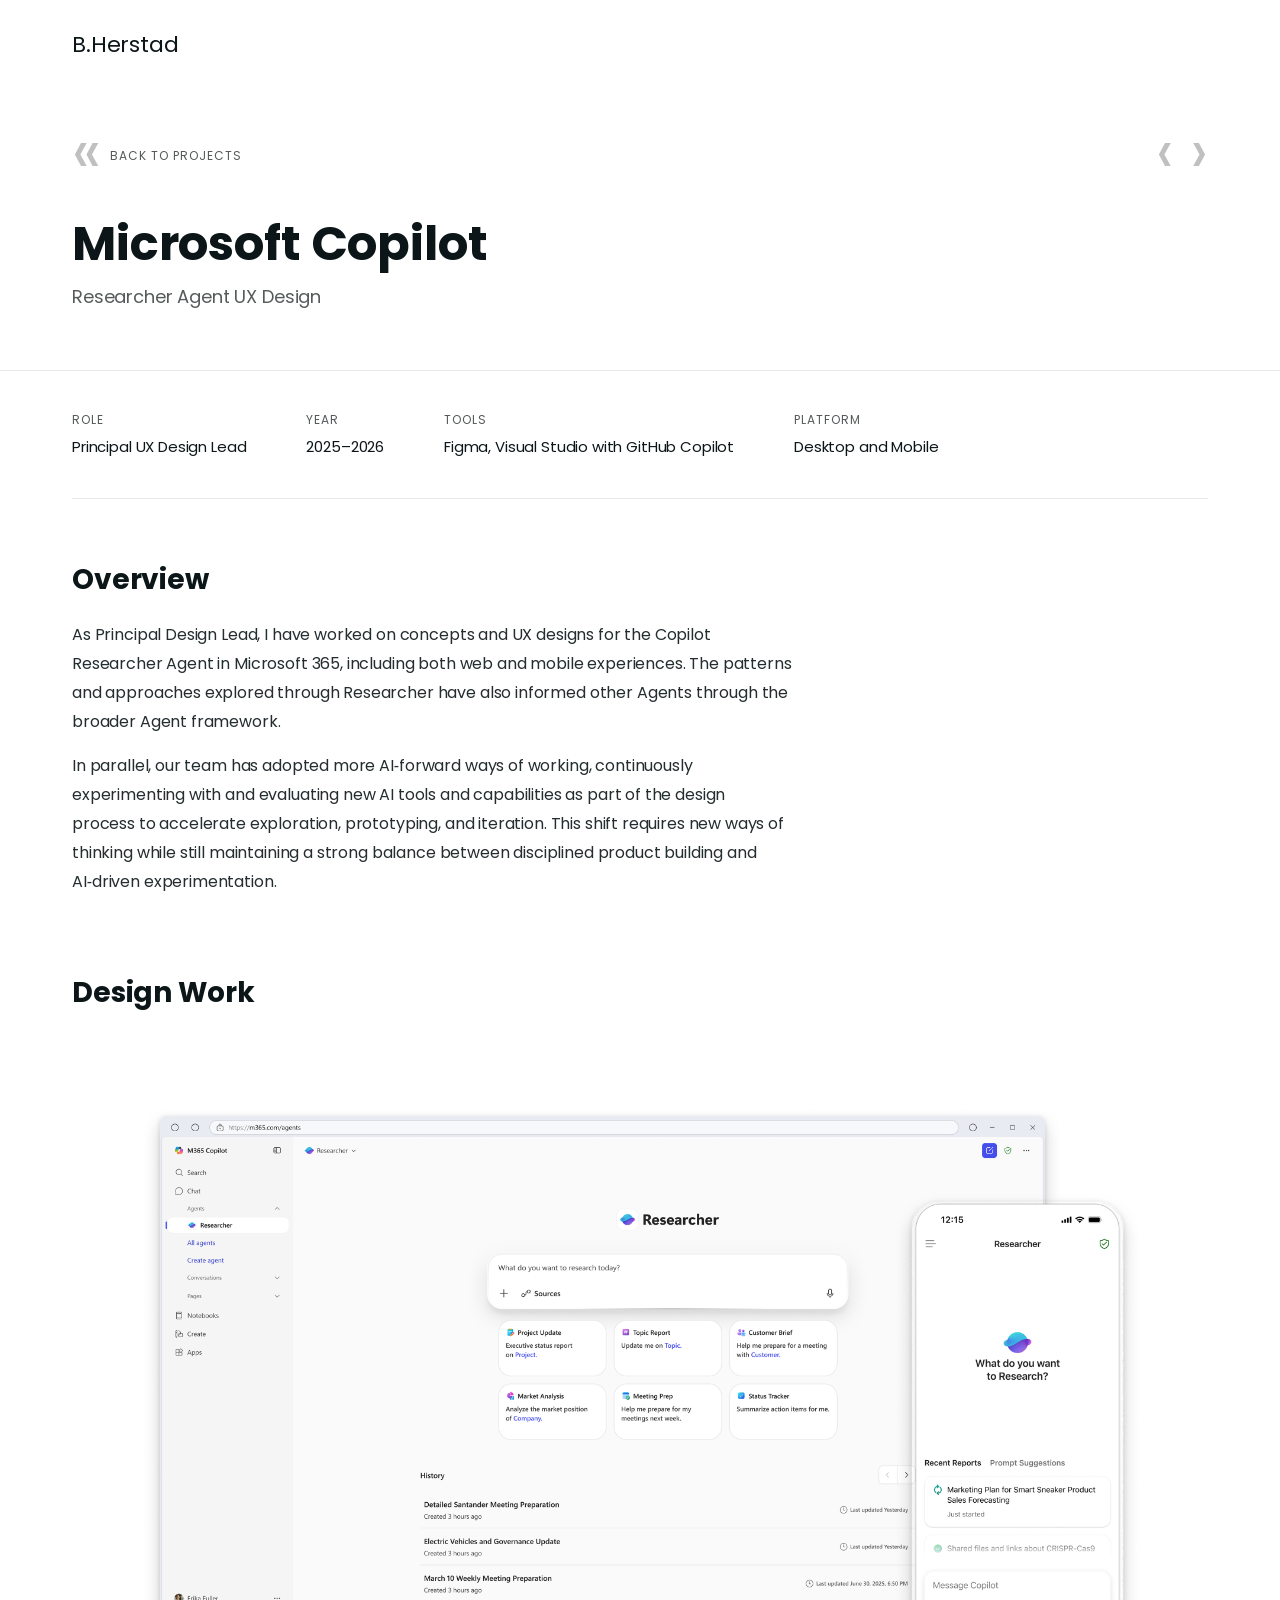
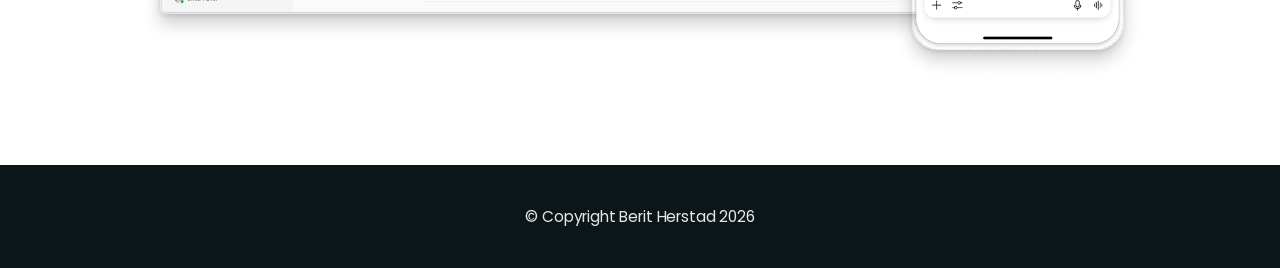
==== projects/copilot.html @ 71e06553 "Lots of changes, added text to project pages and more" ====
<!DOCTYPE html>
<html lang="en">
  <head>
    <meta charset="UTF-8" />
    <meta name="viewport" content="width=device-width, initial-scale=1.0" />
    <title>Microsoft Copilot – Berit Herstad</title>
    <link rel="shortcut icon" href="../img/FaviconBH.png" type="image/x-icon" />
    <link rel="stylesheet" href="../css/reset.css" />
    <link rel="stylesheet" href="../css/main.css" />
    <link rel="stylesheet" href="../css/media.css" />
    <link rel="stylesheet" href="../css/project.css" />
  </head>
  <body>
    <header id="header" class="header">
      <div class="container container-lg">
        <div class="header-nav">
          <a href="../index.html" class="logo">B.Herstad</a>
        </div>
      </div>
    </header>

    <main>
      <section class="project-hero">
        <div class="container">
          <div class="project-hero-nav">
            <a href="../index.html#projects" title="Back to projects">&#171; <span class="back-text">Back to projects</span></a>
            <div class="project-hero-nav-links">
              <a href="search.html" title="Previous project">&#8249;</a>
              <a href="feed.html" title="Next project">&#8250;</a>
            </div>
          </div>
          <h1>Microsoft Copilot</h1>
          <p class="project-subtitle">Researcher Agent UX Design</p>
        </div>
      </section>

      <div class="container">
        <div class="project-meta">
          <div class="project-meta-item">
            <h4>Role</h4>
            <p>Principal UX Design Lead</p>
          </div>
          <div class="project-meta-item">
            <h4>Year</h4>
            <p>2025–2026</p>
          </div>
          <div class="project-meta-item">
            <h4>Tools</h4>
            <p>Figma, Visual Studio with GitHub Copilot</p>
          </div>
          <div class="project-meta-item">
            <h4>Platform</h4>
            <p>Desktop and Mobile</p>
          </div>
        </div>

        <div class="project-overview">
          <h2>Overview</h2>
          <p>
            As Principal Design Lead, I have worked on concepts and UX designs for the Copilot Researcher Agent in Microsoft 365, including both web and mobile experiences. The patterns and approaches explored through Researcher have also informed other Agents through the broader Agent framework.
          </p>
          <p>
            In parallel, our team has adopted more AI‑forward ways of working, continuously experimenting with and evaluating new AI tools and capabilities as part of the design process to accelerate exploration, prototyping, and iteration. This shift requires new ways of thinking while still maintaining a strong balance between disciplined product building and AI‑driven experimentation.
          </p>
        </div>

        <div class="project-gallery">
          <h2>Design Work</h2>
          <div class="project-gallery-grid">
            <img src="../img/ResearcherAgent.png" alt="Microsoft Copilot Researcher Agent" />
          </div>
        </div>
      </div>
    </main>

    <footer class="footer">
      <div class="container">
        <div class="footer-row">
          <div class="footer-copyright">
            <p>&copy; Copyright Berit Herstad 2026</p>
          </div>
        </div>
      </div>
    </footer>
  </body>
</html>
---- css/main.css ----
@import "./reset.css";
@import url("https://fonts.googleapis.com/css2?family=Poppins:wght@300;400;500;600;700&display=swap");

:root {
  --primary-bg-color: #f7fbfd;
  --primary-accent: #0c1618;
  --secondary-accent: #6f1d1b;

  --main-text-color: #0c1618;
  --supportive-text-color: #242d2f;
  --gray-text-color: #565a5b;

  --white-color: #fff;
  --gray-color: #e9e8e8;
  --gray-color-2: #c0c0c0;
  --gray-color-3: #e6e6e6;

  --color-preloader-bg: var(--white-color);
  --color-dots: #1a1a1a;
}

/* Common styles */
html {
  scroll-behavior: smooth;
  overflow-x: hidden;
}

body {
  color: var(--main-text-color);
  font-family: "Poppins", sans-serif;
  letter-spacing: -0.15px;
}

.container {
  padding: 0 32px;
  max-width: 1200px;
  /* max-width: clamp(54.5rem, 38.125rem + 81.88vw, 120rem); */
  margin: 0 auto;
}

.container-lg {
  max-width: 1600px;
}

.title {
  font-size: 44px;
  font-weight: 600;
  text-align: center;
  margin-bottom: 54px;
}

.btn {
  display: inline-block;
  height: 52px;
  font-weight: 500;
  font-size: 12px;
  text-transform: uppercase;
  letter-spacing: 0.3em;
  line-height: 52px;
  padding: 0 36px;
  margin: 0 12px 16px 0;
  color: var(--white-color);
  text-decoration: none;
  text-align: center;
  white-space: nowrap;
  cursor: pointer;
  transition: all 0.3s;
  background-color: var(--primary-accent);
  border: 2px solid var(--primary-accent);
  transition: all 0.3s ease-in;
}

.btn:hover,
.btn:focus {
  background-color: var(--secondary-accent);
  border-color: var(--secondary-accent);
  color: var(--white-color);
  outline: 0;
}

.btn:active {
  background-color: #8b4a48;
}

.btn-white {
  background: transparent;
  font-weight: 700;
  border: 2px solid var(--primary-accent);
  color: var(--primary-accent);
  transition: all 0.3s ease-in;
}

.btn-white:hover,
.btn-white:focus {
  background: var(--primary-accent);
  border: 2px solid var(--primary-accent);
  color: var(--white-color);
}

.btn-white:active {
  background-color: #3c4446;
}

.btn-red {
  background: var(--secondary-accent);
  border: 2px solid var(--secondary-accent);
  color: var(--white-color);
  transition: all 0.3s ease-in;
}

.btn-red:hover,
.btn-red:focus {
  background: var(--primary-accent);
  border: 2px solid var(--primary-accent);
}

.btn-red:active {
  background-color: #3c4446;
}

h5 {
  font-size: 15px;
  letter-spacing: 2px;
  line-height: 23px;
  font-weight: 600;
  text-transform: uppercase;
}

.white {
  color: var(--white-color);
}

/* Header */
.header {
  z-index: 100;
  background-color: transparent;
  height: 90px;
  width: 100%;
  position: absolute;
  top: 0;
  left: 0;
  right: 0;
}

.header-nav {
  display: flex;
  justify-content: space-between;
  align-items: center;
  padding: 0 25px;
  height: 90px;
}

.header-sticky {
  position: fixed;
  top: 0;
  left: 0;
  width: 100%;
  z-index: 1999;
  background-color: rgba(255, 255, 255, 0.95);
  padding-top: 0;
  padding-bottom: 0;
  transition: all 0.3s ease-in-out;
}

.logo {
  position: relative;
  line-height: 1;
  font-weight: 400;
  font-size: clamp(1.125rem, 1.011rem + 0.57vw, 1.375rem);
  color: var(--main-text-color);
}

.nav-list {
  display: flex;
  column-gap: 46px;
  font-weight: 400;
  font-size: 18px;
  letter-spacing: -0.15px;
}

.nav-btn {
  display: none;
}

.nav-link {
  color: var(--main-text-color);
}

.nav-link.active {
  text-decoration: underline;
  text-decoration-color: var(--secondary-accent);
  text-decoration-thickness: 1.2px;
  text-underline-offset: 7px;
}

/* Hero section */
.hero {
  position: relative;
  padding-top: 180px;
  background-color: var(--primary-bg-color);
}

.hero-row {
  display: flex;
  flex-wrap: wrap;
}

.hero-content {
  text-align: left;
  align-self: center;
  padding: 20px;
  flex-grow: 1;
}

.hero-greeting {
  font-size: clamp(1rem, 0.929rem + 0.36vw, 1.25rem);
  font-weight: 400;
  text-transform: uppercase;
  letter-spacing: 3px;
  color: var(--secondary-accent);
}

.hero-heading {
  margin: 5px 0;
  font-weight: 500;
  font-size: clamp(3.25rem, 2.75rem + 2.5vw, 5rem);
  line-height: 1.2;
}

.hero-heading-subtitle {
  font-size: clamp(1.125rem, 1.054rem + 0.36vw, 1.375rem);
  font-weight: 400;
}

.hero-img {
  display: flex;
  flex: 1 1 356px;
  justify-content: flex-end;
  margin-top: auto;
}

.hero-img img {
  display: block;
  position: relative;
}

.about-social-list {
  display: flex;
}

.social-links-row {
  display: flex;
  justify-content: center;
  align-items: center;
  column-gap: 20px;
  margin: 40px 0 40px;
  height: 24px;

  img {
    height: 24px;
    width: 24px;
  }
}

.social-links-row a {
  filter: invert(35%) sepia(11%) saturate(160%) hue-rotate(145deg)
    brightness(88%) contrast(80%);
  transition: all 0.3s ease-in-out;
}

.social-links-row a:hover {
  filter: invert(0%) sepia(0%) saturate(7500%) hue-rotate(305deg)
    brightness(97%) contrast(103%);
}

/* About section */
.about {
  padding: 7rem 0;
}

.about-row {
  display: grid;
  grid-template-columns: 1.3fr 1fr;
  justify-content: center;
  gap: 90px;
  margin-bottom: 80px;
  color: var(--supportive-text-color);
}

.about-descr {
  font-size: clamp(1rem, 0.964rem + 0.18vw, 1.125rem);
  line-height: 1.7;
  font-weight: 400;
  margin-bottom: 10px;
}

.skill {
  position: relative;
  display: block;
  width: 100%;
  margin-bottom: 30px;
}

.skill-title,
.skill-percent {
  display: inline-block;
  font-size: 16px;
  font-weight: 400;
  /* text-transform: uppercase; */
  letter-spacing: 0px;
}

.skill-percent {
  display: none;
}
.skill-bar__progress {
  background-color: var(--gray-color);
  border-radius: 5px;
  height: 4px;
  width: 100%;
  overflow: hidden;
  position: relative;
}

.skill-bar__fill {
  background-color: var(--secondary-accent);
  height: 4px;
}

.about-download-btn {
  margin-top: 40px;
}

.services-row {
  display: flex;
  flex-wrap: wrap;
  gap: 50px;
  justify-content: space-between;
}

.service-card {
  max-width: 300px;
}

.service-card-img {
  display: block;
  height: 50px;
  margin: 0 auto 20px;
  filter: invert(33%) sepia(7%) saturate(243%) hue-rotate(145deg)
    brightness(94%) contrast(81%);
}

.service-card-title {
  text-align: center;
  text-transform: uppercase;
  letter-spacing: 2px;
  margin-bottom: 10px;
  font-weight: 600;
  font-size: clamp(1.125rem, 1.089rem + 0.18vw, 1.25rem);
}

.service-card p {
  font-size: 16px;
  line-height: 1.7;
  text-align: center;
}

/* Works */
.projects {
  padding: 7rem 0;
  background-color: var(--primary-bg-color);
}

.projects-title {
  text-align: center;
}

.projects-row {
  display: flex;
  flex-wrap: wrap;
  justify-content: center;
}

.project-box {
  position: relative;
  overflow: hidden;
  display: block;
  max-width: 510px;
}

.project-box a {
  display: inline-block;
}

.project-box:hover .project-mask {
  opacity: 1;
  visibility: visible;
}

.project-box:hover .project-mask .project-caption {
  bottom: 30px;
  opacity: 1;
}

.project-box:hover .project-img {
  transform: scale(1.1);
  transition: all 2s cubic-bezier(0.23, 1, 0.32, 1) 0s;
  width: 100%;
}

.project-img {
  transform: scale(1);
  width: 100%;
  transition: all 2s cubic-bezier(0.23, 1, 0.32, 1) 0s;
}

.project-mask {
  background: none repeat scroll 0 0 rgba(0, 0, 0, 0.7);
  height: 100%;
  position: absolute;
  transition: all 0.5s ease-in-out 0s;
  width: 100%;
  top: 0;
  left: 0;
  opacity: 0;
  visibility: hidden;
  overflow: hidden;
}

.project-mask p {
  text-transform: uppercase;
  font-size: 11px;
  letter-spacing: 1.5px;
  font-weight: 400;
  margin-top: 0;
  text-align: left;
}

.project-mask .project-caption {
  position: absolute;
  bottom: -60px;
  left: 0;
  padding-left: 30px;
  padding-right: 30px;
  text-align: left;
  transition: all 0.5s ease-in-out 0s;
  opacity: 0;
}

.project-mask p {
  text-transform: uppercase;
  font-size: 11px;
  letter-spacing: 1.5px;
  font-weight: 400;
  margin-top: 0;
  text-align: left;
}

/* Contact */
.contact {
  padding: 7rem 0;
  text-align: center;
}

.contact-content {
  font-size: clamp(1rem, 0.964rem + 0.18vw, 1.125rem);
  color: var(--supportive-text-color);
  margin: 0 auto 20px;
}

.contact form {
  max-width: 500px;
  margin: 20px auto;
  text-align: center;
}

.contact form .input-box {
  display: flex;
  justify-content: space-between;
  flex-wrap: wrap;
}

.contact form .input-box input,
.contact form textarea {
  width: 100%;
  padding: 15px;
  font-size: 15px;
  color: var(--gray-text-color);
  border: 1px solid var(--gray-color-2);
  margin: 7px 0;
}

.contact form .input-box input {
  width: 100%;
}

.contact form textarea {
  resize: none;
}

.contact-button {
  margin-top: 20px;
}

/* Footer */
.footer {
  background-color: var(--primary-accent);
  color: var(--gray-color-3);
}

.footer-row {
  display: flex;
  flex-direction: column;
  column-gap: 20px;
  align-items: center;
  padding: 40px 0;
}

.footer-social {
  margin-top: 0;
}

.footer-social a:hover {
  filter: invert(100%) sepia(100%) saturate(0%) hue-rotate(288deg)
    brightness(102%) contrast(102%);
}

.footer-copyright {
  font-size: clamp(0.75rem, 0.679rem + 0.36vw, 1rem);
}

.response {
  position: fixed;
  display: inline-block;
  background-color: var(--primary-accent);
  color: var(--white-color);
  border: 1px solid var(--white-color);
  min-width: 280px;
  padding: 20px 40px;
  bottom: -100px;
  left: 50%;
  opacity: 0;
  visibility: hidden;
  transform: translateX(-50%);
  transition: all 0.3s ease-in-out;
  z-index: 5;
}

.response.open {
  bottom: 20px;
  opacity: 1;
  visibility: visible;
}

/* "go to top" button */
.goToTop {
  z-index: 599;
  position: fixed;
  width: 40px;
  height: 40px;
  background-color: var(--gray-color);
  top: auto;
  left: auto;
  right: 30px;
  bottom: 30px;
  cursor: pointer;
  opacity: 0;
  visibility: hidden;
  border-radius: 2px;
  transition: opacity 350ms, visibility 350ms;
}

.goToTop a {
  display: flex;
  align-items: center;
  justify-content: center;
  width: 100%;
  height: 100%;
  filter: invert(4%) sepia(23%) saturate(2306%) hue-rotate(148deg)
    brightness(91%) contrast(90%);
}

.goToTop img {
  height: 16px;
  width: 16px;
}

.goToTop:hover {
  filter: invert(100%) sepia(100%) saturate(0%) hue-rotate(288deg)
    brightness(102%) contrast(102%);
}

.goToTop.reveal {
  display: block;
  cursor: pointer;
  opacity: 1;
  visibility: visible;
  transition: all 0.3s;
}

/* Preloader with jumping dots */
#preloader {
  position: fixed;
  display: flex;
  flex-flow: row wrap;
  justify-content: center;
  align-items: center;
  background: var(--color-preloader-bg);
  z-index: 3000;
  height: 100vh;
  width: 100vw;
  opacity: 1;
  overflow: hidden;
  transition: opacity 0.5s ease-out;
}

.jumping-dots {
  position: relative;
  width: 6px;
  height: 6px;
  padding: 0;
  display: inline-block;
}

.jumping-dots > div {
  position: absolute;
  content: "";
  top: 0;
  left: 0;
  width: 6px;
  height: 6px;
  background: var(--color-dots);
  border-radius: 50%;
}

.jumping-dots > div:nth-of-type(1) {
  left: 20px;
}

.jumping-dots > div:nth-of-type(3) {
  left: -20px;
}

.jumping-dots > div {
  animation: jumping-dots 1.2s infinite ease;
  animation-delay: 0.2s;
}

.jumping-dots > div:nth-of-type(1) {
  animation-delay: 0.4s;
}

.jumping-dots > div:nth-of-type(3) {
  animation-delay: 0s;
}

@keyframes jumping-dots {
  0% {
    top: 0;
  }

  40% {
    top: -6px;
  }

  80% {
    top: 0;
  }
}
---- css/media.css ----
@media (max-width: 1320px) {
  .container-lg {
    max-width: 1200px;
  }

  .hero-content {
    padding: 0;
  }

  .header-nav {
    padding: 0;
  }
}

@media (max-width: 1200px) {
  .title {
    font-size: 40px;
  }

  .about-content {
    padding-right: 0;
  }

  .services-row {
    justify-content: center;
  }

  .project-box {
    max-width: 454px;
  }

  .about,
  .projects,
  .contact {
    padding: 80px 0;
  }
}

@media (max-width: 977px) {
  .title {
    font-size: 36px;
  }

  .hero-row {
    flex-direction: column;
    row-gap: 40px;
  }
  .hero-content {
    text-align: center;
  }

  .hero-img {
    justify-content: center;
  }

  .about-social-list {
    display: block;
  }

  .about-row {
    grid-template-columns: 1fr;
  }

  .about-row {
    row-gap: 50px;
    margin-bottom: 50px;
  }

  .nav-list {
    display: none;
  }

  .nav-btn {
    display: block;
  }

  .nav.open .nav-list {
    position: fixed;
    inset: 0;
    background-color: #fff;
    z-index: 1;
    padding: 46px 30px;
    display: flex;
    justify-content: center;
    flex-direction: column;
    text-align: center;
    row-gap: 24px;
    font-size: 48px;
    font-weight: 500;
  }

  .nav-link {
    color: #565a5b;
  }

  .nav-link.active {
    color: #0c1618;
  }

  .nav-btn {
    position: absolute;
    z-index: 9;
    top: 36px;
    right: 30px;
  }

  .nav.open .nav-btn {
    position: fixed;
  }

  .header-nav {
    margin-bottom: 0;
  }

  .hero {
    padding-top: 160px;
  }

  .social-links-row {
    column-gap: 17px;
    margin: 30px 0 30px;
  }

  .btn {
    font-size: 11px;
    padding: 0 20px;
  }
  .skill {
    max-width: 460px;
    margin-inline: auto;
  }
  .services-row {
    grid-template-columns: repeat(auto-fill, minmax(260px, 1fr));
    row-gap: 50px;
  }

  .service-card-img {
    height: 40px;
  }

  .project-box {
    max-width: 327px;
  }

  .about,
  .projects,
  .contact {
    padding: 5rem 0;
  }

  .title {
    margin-bottom: 30px;
  }
}

@media (max-width: 720px) {
  .project-box {
    max-width: 100%;
  }
}

@media (max-width: 406px) {
  .hero-img {
    flex: 1 1 100%;
  }
}
---- css/project.css ----
.project-hero {
  padding: 120px 0 60px;
  border-bottom: 1px solid var(--gray-color);
}

.project-hero .back-link {
  display: inline-flex;
  align-items: center;
  gap: 6px;
  font-size: 14px;
  color: var(--gray-text-color);
  text-decoration: none;
  margin-bottom: 32px;
}

.project-hero .back-link:hover {
  color: var(--secondary-accent);
}

.project-hero h1 {
  font-size: 48px;
  font-weight: 700;
  line-height: 1.15;
  margin-bottom: 12px;
  color: var(--primary-accent);
}

.project-hero .project-subtitle {
  font-size: 18px;
  color: var(--gray-text-color);
}

.project-meta {
  padding: 40px 0;
  border-bottom: 1px solid var(--gray-color);
  display: flex;
  gap: 60px;
  flex-wrap: wrap;
}

.project-meta-item h4 {
  font-size: 12px;
  text-transform: uppercase;
  letter-spacing: 1px;
  color: var(--gray-text-color);
  margin-bottom: 6px;
}

.project-meta-item p {
  font-size: 15px;
  color: var(--primary-accent);
}

.project-overview {
  padding: 60px 0;
  max-width: 720px;
}

.project-overview h2 {
  font-size: 28px;
  font-weight: 700;
  margin-bottom: 20px;
  color: var(--primary-accent);
}

.project-overview p {
  font-size: 16px;
  line-height: 1.8;
  color: var(--supportive-text-color);
  margin-bottom: 16px;
}

.project-gallery {
  padding: 0 0 80px;
}

.project-gallery h2 {
  font-size: 28px;
  font-weight: 700;
  margin-bottom: 32px;
  color: var(--primary-accent);
}

.project-gallery-grid {
  display: flex;
  flex-direction: column;
  gap: 24px;
}

.project-hero-nav {
  display: flex;
  justify-content: space-between;
  align-items: center;
  margin-bottom: 32px;
}

.project-hero-nav-links {
  display: flex;
  gap: 16px;
}

.project-hero-nav > a,
.project-hero-nav-links a {
  font-size: 64px;
  line-height: 1;
  color: var(--gray-color-2);
  text-decoration: none;
  transition: color 0.2s;
  display: flex;
  align-items: center;
  gap: 8px;
}

.project-hero-nav > a:hover,
.project-hero-nav-links a:hover {
  color: var(--secondary-accent);
}

.project-hero-nav > a .back-text {
  font-size: 12px;
  line-height: 1;
  text-transform: uppercase;
  letter-spacing: 1px;
  align-self: center;
  padding-top: 8px;
  color: var(--gray-text-color);
}
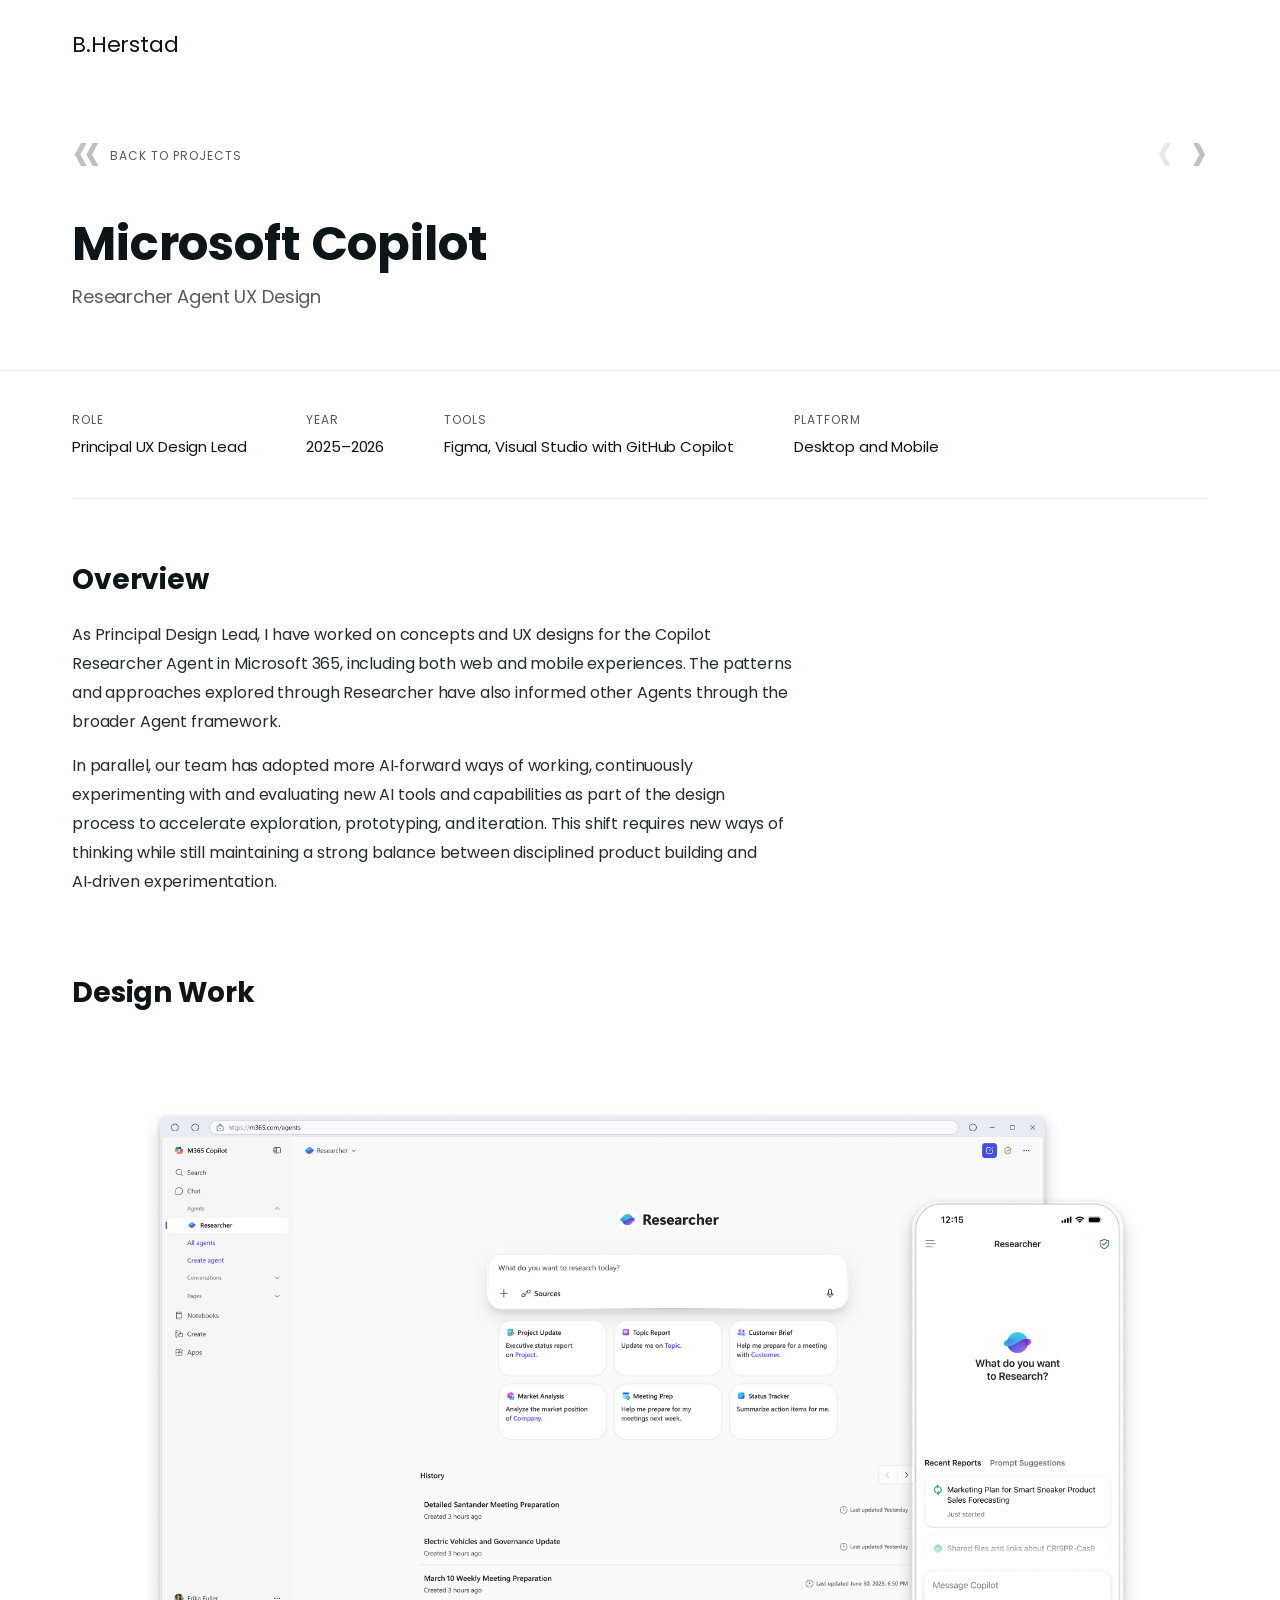
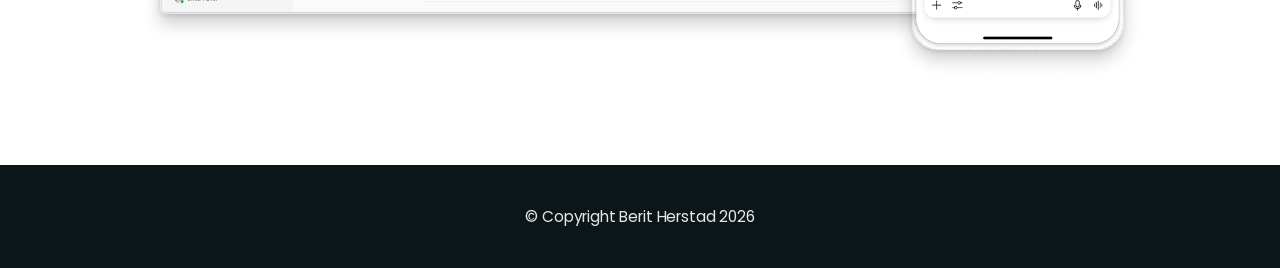
==== commit a13c269c: "I think I am done now" ====
--- a/projects/copilot.html
+++ b/projects/copilot.html
@@ -25,7 +25,7 @@
           <div class="project-hero-nav">
             <a href="../index.html#projects" title="Back to projects">&#171; <span class="back-text">Back to projects</span></a>
             <div class="project-hero-nav-links">
-              <a href="search.html" title="Previous project">&#8249;</a>
+              <a href="delve.html" title="Previous project" class="disabled">&#8249;</a>
               <a href="feed.html" title="Next project">&#8250;</a>
             </div>
           </div>
--- a/css/project.css
+++ b/css/project.css
@@ -116,6 +116,12 @@
   color: var(--secondary-accent);
 }
 
+.project-hero-nav-links a.disabled {
+  color: var(--gray-color);
+  pointer-events: none;
+  cursor: default;
+}
+
 .project-hero-nav > a .back-text {
   font-size: 12px;
   line-height: 1;
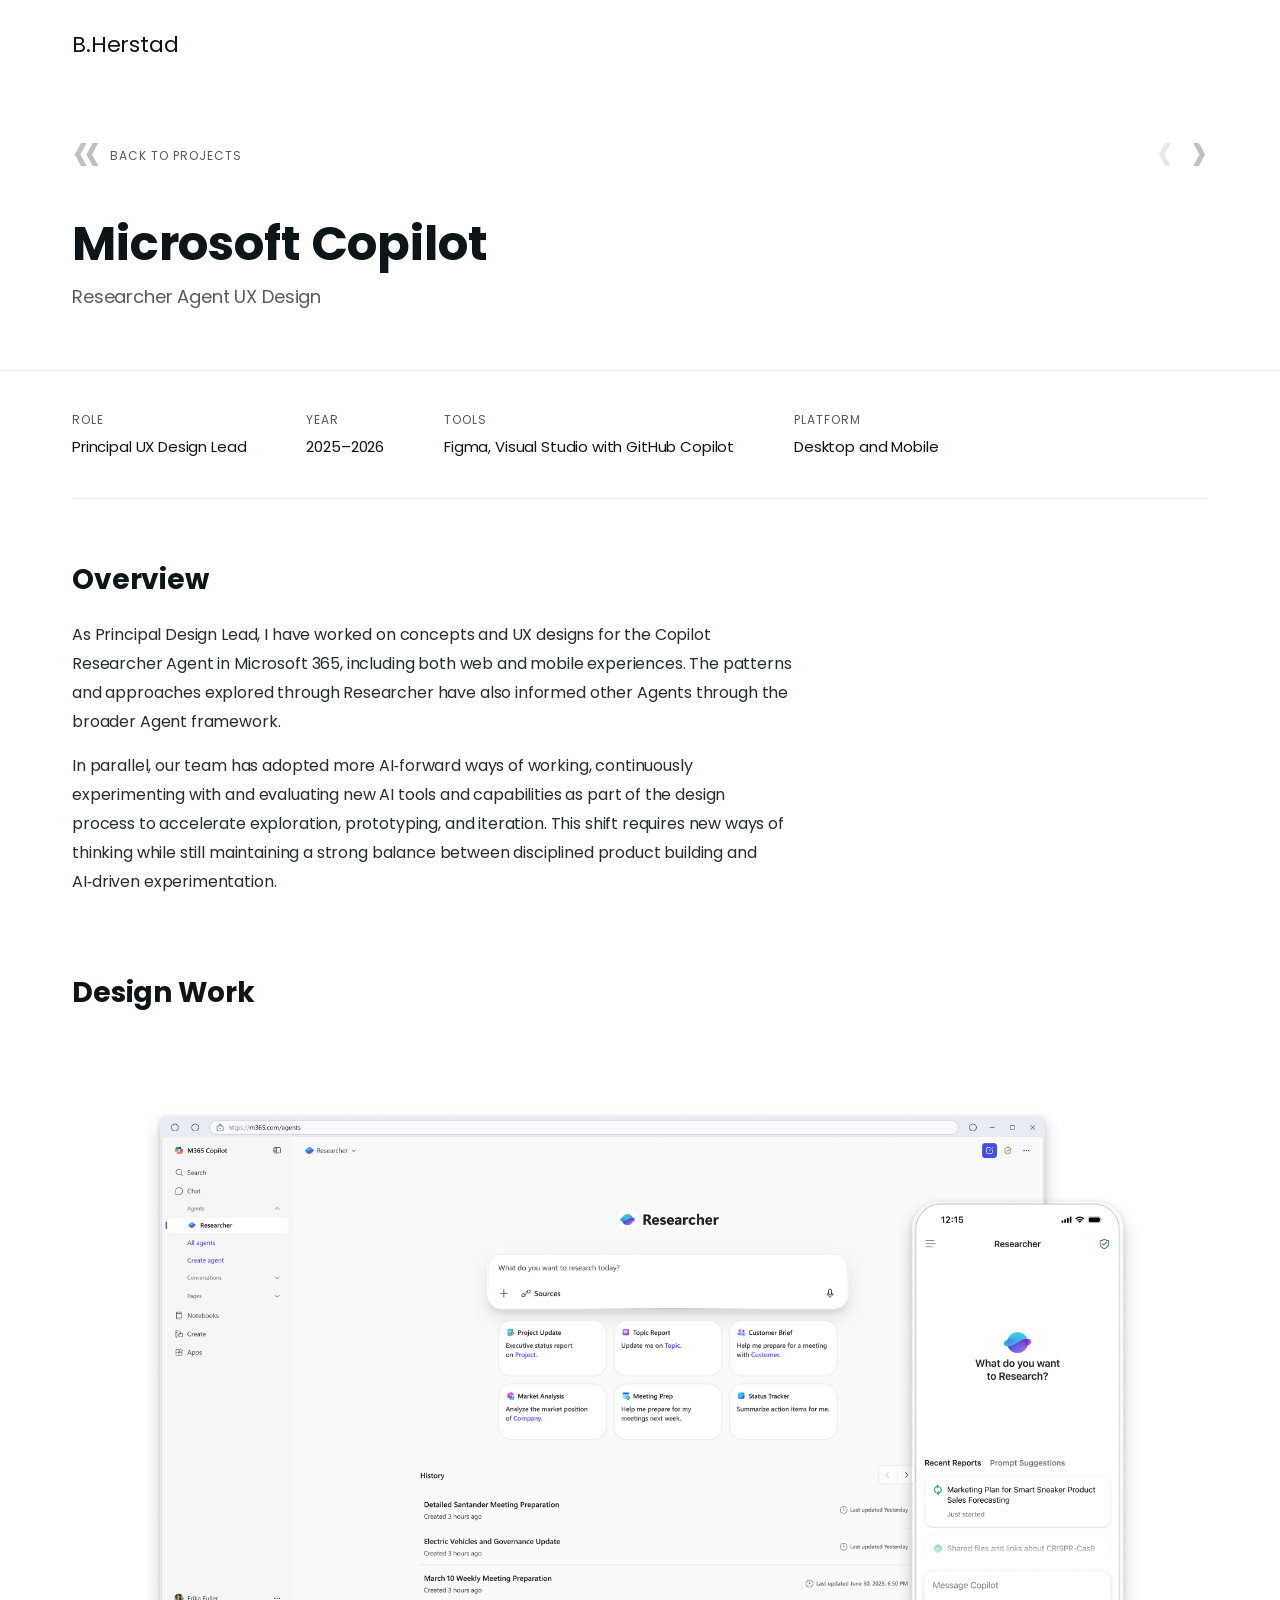
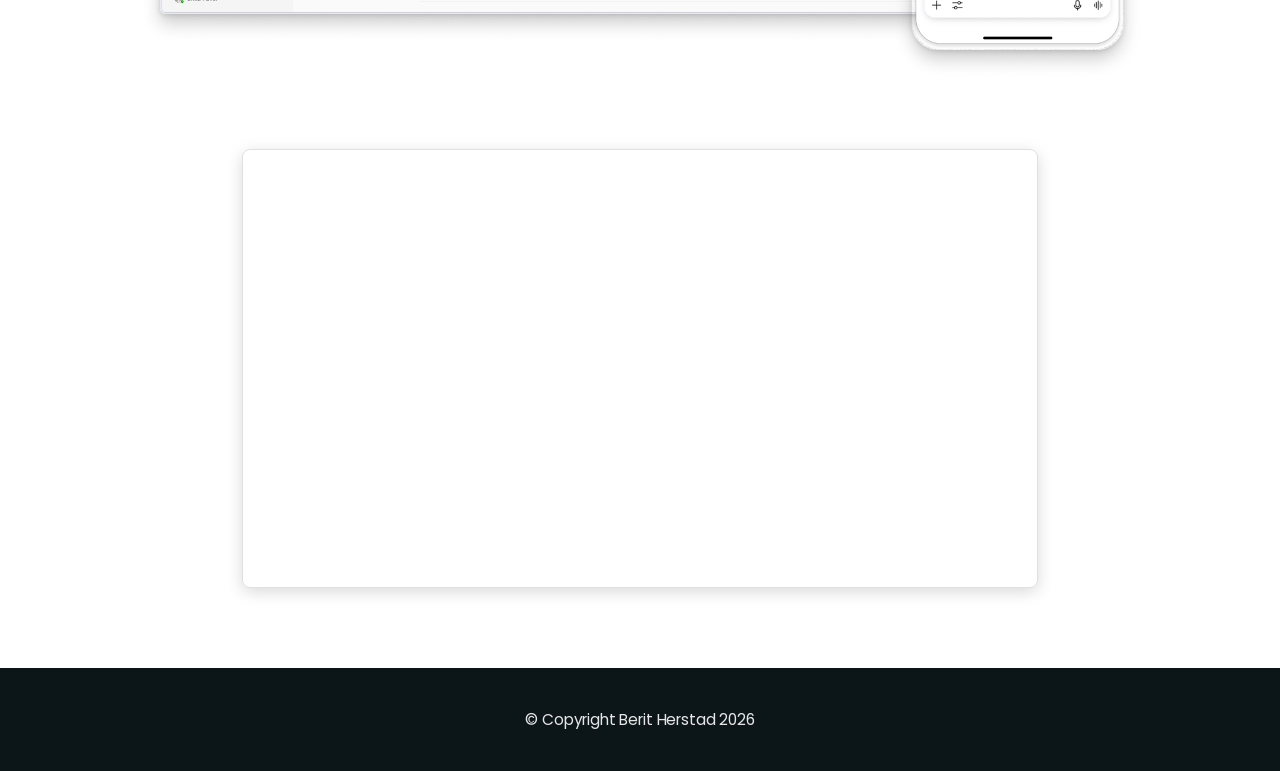
==== commit 732a0da8: "Added video" ====
--- a/projects/copilot.html
+++ b/projects/copilot.html
@@ -68,6 +68,9 @@
           <h2>Design Work</h2>
           <div class="project-gallery-grid">
             <img src="../img/ResearcherAgent.png" alt="Microsoft Copilot Researcher Agent" />
+            <div style="width:70%; overflow:hidden; border-radius:8px; margin:40px auto 0; border:1px solid rgba(0,0,0,0.12); box-shadow:0 4px 16px rgba(0,0,0,0.15);">
+              <video src="../img/ResearcherAgent.mp4" autoplay loop muted playsinline style="width:110%; display:block; margin-left:-5%; object-fit:cover;"></video>
+            </div>
           </div>
         </div>
       </div>
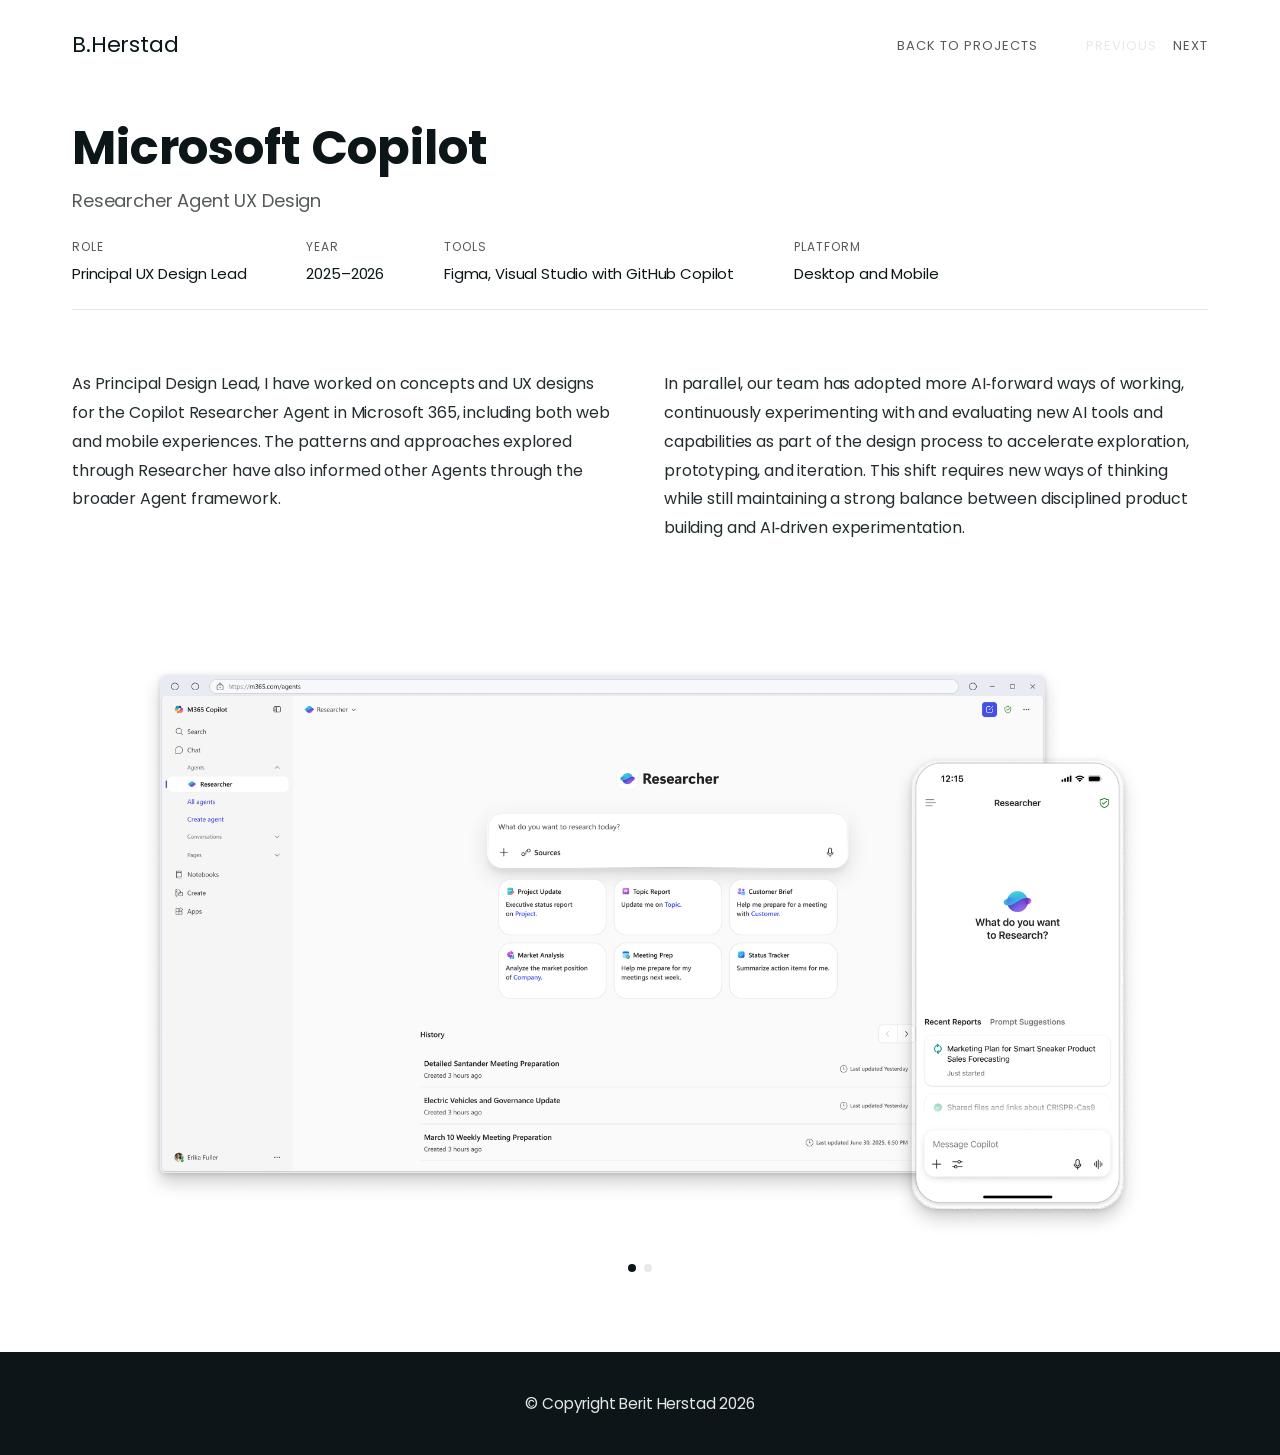
==== commit 4406f245: "Add carousel functionality and update project navigation" ====
--- a/projects/copilot.html
+++ b/projects/copilot.html
@@ -15,6 +15,13 @@
       <div class="container container-lg">
         <div class="header-nav">
           <a href="../index.html" class="logo">B.Herstad</a>
+          <div class="project-hero-nav">
+            <a href="../index.html#projects" title="Back to projects">Back to projects</a>
+            <div class="project-hero-nav-links">
+              <a href="delve.html" title="Previous project" class="disabled">Previous</a>
+              <a href="feed.html" title="Next project">Next</a>
+            </div>
+          </div>
         </div>
       </div>
     </header>
@@ -22,13 +29,6 @@
     <main>
       <section class="project-hero">
         <div class="container">
-          <div class="project-hero-nav">
-            <a href="../index.html#projects" title="Back to projects">&#171; <span class="back-text">Back to projects</span></a>
-            <div class="project-hero-nav-links">
-              <a href="delve.html" title="Previous project" class="disabled">&#8249;</a>
-              <a href="feed.html" title="Next project">&#8250;</a>
-            </div>
-          </div>
           <h1>Microsoft Copilot</h1>
           <p class="project-subtitle">Researcher Agent UX Design</p>
         </div>
@@ -55,7 +55,6 @@
         </div>
 
         <div class="project-overview">
-          <h2>Overview</h2>
           <p>
             As Principal Design Lead, I have worked on concepts and UX designs for the Copilot Researcher Agent in Microsoft 365, including both web and mobile experiences. The patterns and approaches explored through Researcher have also informed other Agents through the broader Agent framework.
           </p>
@@ -65,12 +64,16 @@
         </div>
 
         <div class="project-gallery">
-          <h2>Design Work</h2>
-          <div class="project-gallery-grid">
-            <img src="../img/ResearcherAgent.png" alt="Microsoft Copilot Researcher Agent" />
-            <div style="width:70%; overflow:hidden; border-radius:8px; margin:40px auto 0; border:1px solid rgba(0,0,0,0.12); box-shadow:0 4px 16px rgba(0,0,0,0.15);">
-              <video src="../img/ResearcherAgent.mp4" autoplay loop muted playsinline style="width:110%; display:block; margin-left:-5%; object-fit:cover;"></video>
+          <div class="carousel">
+            <div class="carousel-track">
+              <div class="carousel-slide">
+                <img src="../img/ResearcherAgent.png" alt="Microsoft Copilot Researcher Agent" />
+              </div>
+              <div class="carousel-slide">
+                <video src="../img/ResearcherAgent.mp4" autoplay loop muted playsinline></video>
+              </div>
             </div>
+            <div class="carousel-dots"></div>
           </div>
         </div>
       </div>
@@ -85,5 +88,6 @@
         </div>
       </div>
     </footer>
-  </body>
+  <script src="../js/carousel.js" defer></script>
+</body>
 </html>
--- a/css/media.css
+++ b/css/media.css
@@ -157,6 +157,10 @@
   .project-box {
     max-width: 100%;
   }
+
+  .project-overview {
+    column-count: 1;
+  }
 }
 
 @media (max-width: 406px) {
--- a/css/project.css
+++ b/css/project.css
@@ -1,6 +1,5 @@
 .project-hero {
-  padding: 120px 0 60px;
-  border-bottom: 1px solid var(--gray-color);
+  padding: 120px 0 8px;
 }
 
 .project-hero .back-link {
@@ -31,7 +30,7 @@
 }
 
 .project-meta {
-  padding: 40px 0;
+  padding: 16px 0 24px;
   border-bottom: 1px solid var(--gray-color);
   display: flex;
   gap: 60px;
@@ -53,7 +52,8 @@
 
 .project-overview {
   padding: 60px 0;
-  max-width: 720px;
+  column-count: 2;
+  column-gap: 48px;
 }
 
 .project-overview h2 {
@@ -61,6 +61,7 @@
   font-weight: 700;
   margin-bottom: 20px;
   color: var(--primary-accent);
+  column-span: all;
 }
 
 .project-overview p {
@@ -87,11 +88,60 @@
   gap: 24px;
 }
 
+/* Carousel */
+.carousel {
+  position: relative;
+  width: 100%;
+  overflow: hidden;
+}
+
+.carousel-track {
+  white-space: nowrap;
+  transition: transform 0.6s cubic-bezier(0.4, 0, 0.2, 1);
+  will-change: transform;
+  font-size: 0;
+}
+
+.carousel-slide {
+  display: inline-block;
+  vertical-align: top;
+  white-space: normal;
+}
+
+.carousel-slide img,
+.carousel-slide video {
+  width: 100%;
+  height: auto;
+  display: block;
+  border-radius: 8px;
+}
+
+.carousel-dots {
+  display: flex;
+  justify-content: center;
+  gap: 8px;
+  margin-top: 20px;
+}
+
+.carousel-dot {
+  width: 8px;
+  height: 8px;
+  border-radius: 50%;
+  border: none;
+  background: var(--gray-color);
+  cursor: pointer;
+  padding: 0;
+  transition: background 0.2s;
+}
+
+.carousel-dot.active {
+  background: var(--primary-accent);
+}
+
 .project-hero-nav {
   display: flex;
-  justify-content: space-between;
   align-items: center;
-  margin-bottom: 32px;
+  gap: 48px;
 }
 
 .project-hero-nav-links {
@@ -101,10 +151,12 @@
 
 .project-hero-nav > a,
 .project-hero-nav-links a {
-  font-size: 64px;
+  font-size: 13px;
   line-height: 1;
-  color: var(--gray-color-2);
+  color: var(--gray-text-color);
   text-decoration: none;
+  text-transform: uppercase;
+  letter-spacing: 1px;
   transition: color 0.2s;
   display: flex;
   align-items: center;
@@ -121,13 +173,3 @@
   pointer-events: none;
   cursor: default;
 }
-
-.project-hero-nav > a .back-text {
-  font-size: 12px;
-  line-height: 1;
-  text-transform: uppercase;
-  letter-spacing: 1px;
-  align-self: center;
-  padding-top: 8px;
-  color: var(--gray-text-color);
-}
